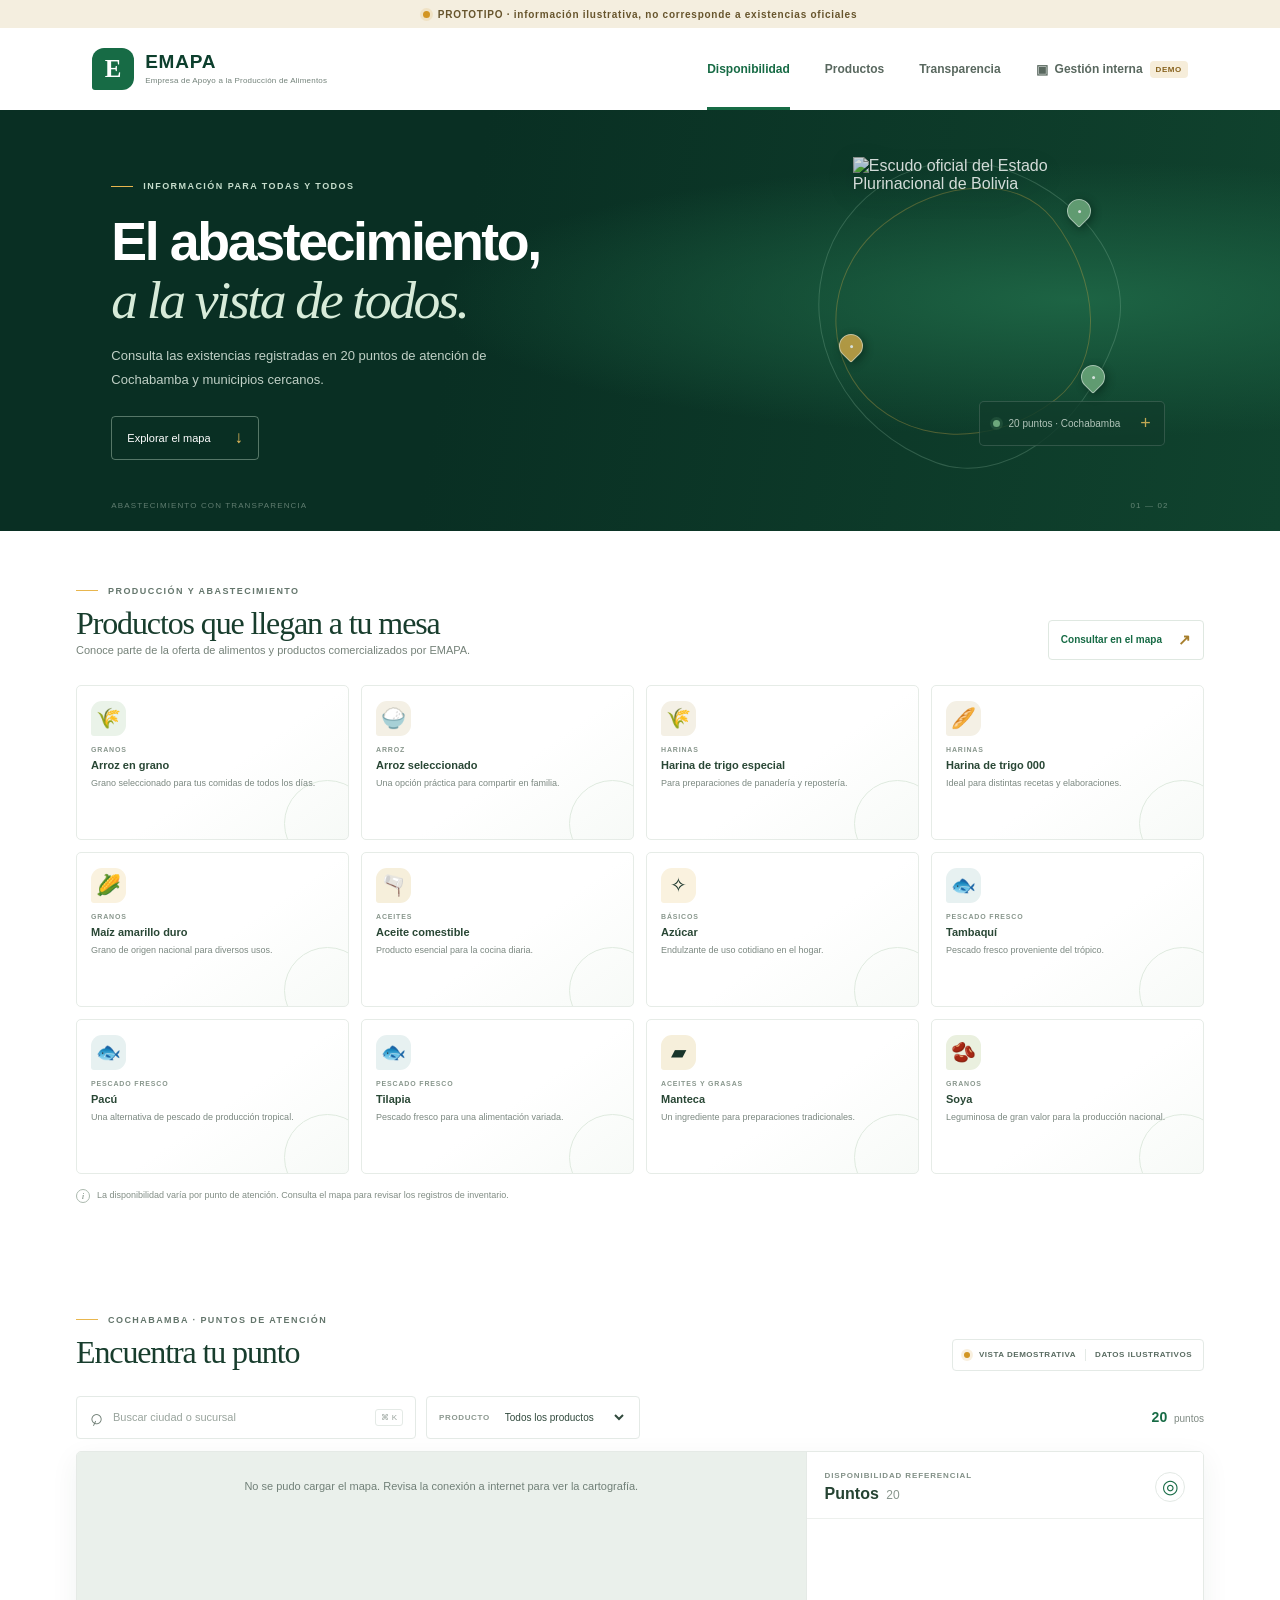
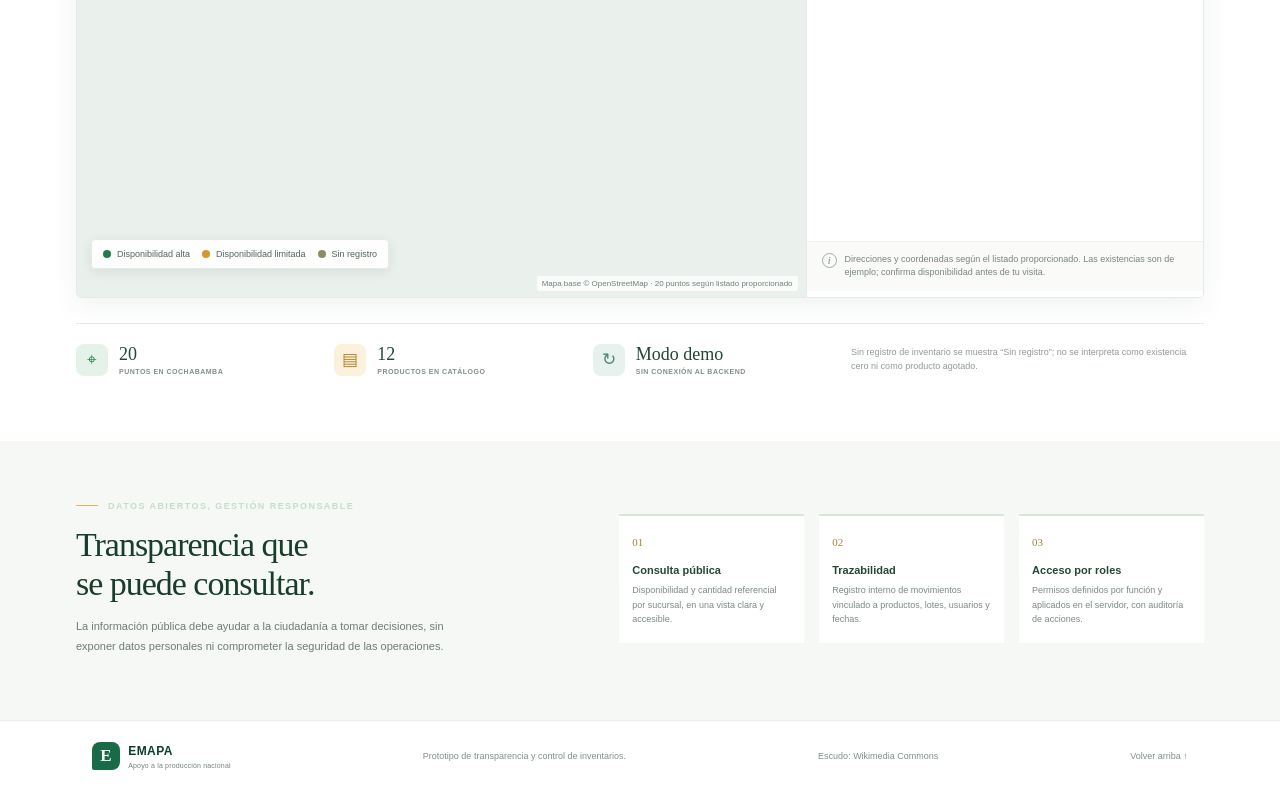
==== index.html @ 3dddd5e7 "Publicar portal EMAPA con API Python y configuración Netlify Render" ====
<!DOCTYPE html>
<html lang="es">
<head>
	<meta charset="UTF-8">
	<meta name="viewport" content="width=device-width, initial-scale=1.0">
	<meta name="theme-color" content="#176b45">
	<meta name="description" content="Mapa demostrativo de disponibilidad de productos por sucursal EMAPA y panel de gestión de inventarios.">
	<title>Abastecimiento transparente | EMAPA</title>
	<link rel="preconnect" href="https://unpkg.com">
	<link rel="preconnect" href="https://tile.openstreetmap.org">
	<link rel="stylesheet" href="https://unpkg.com/leaflet@1.9.4/dist/leaflet.css" integrity="sha256-p4NxAoJBhIIN+hmNHrzRCf9tD/miZyoHS5obTRR9BMY=" crossorigin="">
	<link rel="stylesheet" href="style.css">
	<script src="https://unpkg.com/leaflet@1.9.4/dist/leaflet.js" integrity="sha256-20nQCchB9co0qIjJZRGuk2/Z9VM+kNiyxNV1lvTlZBo=" crossorigin="" defer></script>
	<script src="emapa-config.js" defer></script>
	<script src="app.js" defer></script>
	<script src="api-client.js" defer></script>
</head>
<body>
	<div class="demo-ribbon"><span class="pulse-dot"></span> PROTOTIPO · información ilustrativa, no corresponde a existencias oficiales</div>
	<header class="site-header">
		<a class="brand" href="#inicio" aria-label="EMAPA, ir al inicio">
			<span class="brand-mark" aria-hidden="true">E</span>
			<span class="brand-name">EMAPA <small>Empresa de Apoyo a la Producción de Alimentos</small></span>
		</a>
		<button class="menu-toggle" id="menu-toggle" aria-label="Abrir menú" aria-expanded="false">☰</button>
		<nav class="main-nav" id="main-nav" aria-label="Navegación principal">
			<a class="nav-link active" href="#mapa">Disponibilidad</a>
			<a class="nav-link" href="#productos">Productos</a>
			<a class="nav-link" href="#como-funciona">Transparencia</a>
				<button class="nav-link internal-link" id="internal-link" type="button"><span class="lock-icon" aria-hidden="true">▣</span> Gestión interna <span class="demo-tag">DEMO</span></button>
		</nav>
	</header>

	<main id="inicio">
		<section class="hero" aria-labelledby="hero-title">
			<div class="hero-content">
				<div class="eyebrow"><span class="eyebrow-line"></span> INFORMACIÓN PARA TODAS Y TODOS</div>
				<h1 id="hero-title">El abastecimiento,<br><em>a la vista de todos.</em></h1>
				<p>Consulta las existencias registradas en 20 puntos de atención de Cochabamba y municipios cercanos.</p>
				<a class="hero-cta" href="#mapa">Explorar el mapa <span aria-hidden="true">↓</span></a>
			</div>
			<div class="hero-art" aria-hidden="true">
				<div class="hero-orbit orbit-one"></div><div class="hero-orbit orbit-two"></div>
				<img class="bolivia-emblem-official" src="https://upload.wikimedia.org/wikipedia/commons/0/06/Coat_of_arms_of_Bolivia.svg" alt="Escudo oficial del Estado Plurinacional de Bolivia" title="Escudo de Bolivia · Wikimedia Commons" referrerpolicy="no-referrer">
				<svg class="bolivia-emblem" viewBox="0 0 260 300" role="img" aria-label="Ilustración del escudo de Bolivia">
					<defs>
						<linearGradient id="crestGold" x1="0" x2="1" y1="0" y2="1"><stop stop-color="#f6d77b"/><stop offset="1" stop-color="#c99739"/></linearGradient>
						<linearGradient id="crestGreen" x1="0" x2="0" y1="0" y2="1"><stop stop-color="#69a66f"/><stop offset="1" stop-color="#287246"/></linearGradient>
						<clipPath id="shieldClip"><path d="M57 91 Q130 70 203 91 L196 174 Q186 226 130 252 Q74 226 64 174 Z"/></clipPath>
					</defs>
					<g class="emblem-laurel" fill="none" stroke="#83b779" stroke-width="3" stroke-linecap="round">
						<path d="M58 240 Q17 204 27 145 Q32 111 52 91 M202 240 Q243 204 233 145 Q228 111 208 91"/>
						<path d="M42 205l-19-2m20-11-17-8m21-5-15-13m20-1-12-17m19 4-8-19m160 72 19-2m-20-11 17-8m-21-5 15-13m-20-1 12-17m-19 4 8-19"/>
					</g>
					<g class="emblem-condor" fill="#e1e8dc" stroke="#d6e2d6" stroke-linejoin="round">
						<path d="M130 22c-7-12-20-15-31-12l15 11-27-3 19 11-32 2 27 8c7 9 17 13 29 13s22-4 29-13l27-8-32-2 19-11-27 3 15-11c-11-3-24 0-31 12z"/>
						<path d="M124 48h12l-6 11z" fill="url(#crestGold)" stroke="none"/>
						<path d="M125 44v16m10-16v16" stroke="#89a489" stroke-width="2"/>
					</g>
					<path d="M57 91 Q130 70 203 91 L196 174 Q186 226 130 252 Q74 226 64 174 Z" fill="url(#crestGold)" stroke="#f6e5a6" stroke-width="4"/>
					<g clip-path="url(#shieldClip)">
						<rect x="60" y="90" width="140" height="166" fill="#f1e7ca"/>
						<circle cx="164" cy="123" r="19" fill="#e7b747"/>
						<g stroke="#e7b747" stroke-width="2"><path d="M164 95v-8m0 72v-8m-28-28h-8m72 0h-8m-48-20-6-6m52 52-6-6m0-40 6-6m-52 52 6-6"/></g>
						<path d="M67 161l25-35 17 22 18-34 22 42 18-22 30 31v40H67z" fill="#6c8ca0"/>
						<path d="M91 143l-7 10 8-4 6 5-2-9zm36-20-8 15 9-5 8 6-3-12zm39 19-7 10 9-4 6 5-2-9z" fill="#f8f1df"/>
						<path d="M65 176q32-12 65 0t67 0v43H65z" fill="url(#crestGreen)"/>
						<path d="M65 197q33-10 65 0t67 0v25q-33 31-67 38-36-10-65-38z" fill="#c9a24e"/>
						<path d="M112 202q11-12 21-3l7 7 12 2 6 7-12 3-7-5-9 2-9 11-7-2 5-13-9-3z" fill="#f7f1df" stroke="#8f865f" stroke-width="1.5"/>
						<path d="M87 222h86m-78 7h71" stroke="#eee1bb" stroke-width="2" opacity=".7"/>
					</g>
					<g class="emblem-stars" fill="#f5d77c">
						<path d="m73 76 2 5 5 .3-4 3 1.5 5-4.5-2.7-4.5 2.7 1.5-5-4-3 5-.3z"/><path d="m95 68 2 5 5 .3-4 3 1.5 5-4.5-2.7-4.5 2.7 1.5-5-4-3 5-.3z"/><path d="m117 64 2 5 5 .3-4 3 1.5 5-4.5-2.7-4.5 2.7 1.5-5-4-3 5-.3z"/><path d="m139 64 2 5 5 .3-4 3 1.5 5-4.5-2.7-4.5 2.7 1.5-5-4-3 5-.3z"/><path d="m161 68 2 5 5 .3-4 3 1.5 5-4.5-2.7-4.5 2.7 1.5-5-4-3 5-.3z"/><path d="m183 76 2 5 5 .3-4 3 1.5 5-4.5-2.7-4.5 2.7 1.5-5-4-3 5-.3z"/>
					</g>
					<g class="emblem-flags"><path d="M42 119h13v7H42z" fill="#d8493e"/><path d="M42 126h13v7H42z" fill="#e7c44f"/><path d="M42 133h13v7H42z" fill="#438a55"/><path d="M205 119h13v7h-13z" fill="#d8493e"/><path d="M205 126h13v7h-13z" fill="#e7c44f"/><path d="M205 133h13v7h-13z" fill="#438a55"/></g>
					<path d="M83 262h94" stroke="#e4c467" stroke-width="2" stroke-linecap="round"/>
					<text x="130" y="279" fill="#f3e2a7" font-size="9" font-family="Segoe UI,Arial,sans-serif" font-weight="700" letter-spacing="2" text-anchor="middle">BOLIVIA</text>
				</svg>
				<div class="hero-pin pin-a">●</div><div class="hero-pin pin-b">●</div><div class="hero-pin pin-c">●</div>
				<div class="hero-note"><span class="note-dot"></span> 20 puntos · Cochabamba <b>+</b></div>
			</div>
			<div class="hero-bottom"><span>ABASTECIMIENTO CON TRANSPARENCIA</span><span>01 — 02</span></div>
		</section>

		<section class="products-section section-wrap" id="productos" aria-labelledby="products-title">
			<div class="section-heading products-heading">
				<div><div class="eyebrow dark"><span class="eyebrow-line"></span> PRODUCCIÓN Y ABASTECIMIENTO</div><h2 id="products-title">Productos que llegan a tu mesa</h2><p>Conoce parte de la oferta de alimentos y productos comercializados por EMAPA.</p></div>
				<a class="catalog-link" href="#mapa">Consultar en el mapa <span aria-hidden="true">↗</span></a>
			</div>
			<div class="products-grid">
				<article class="product-card"><span class="product-illustration grain" aria-hidden="true">🌾</span><span class="product-category">GRANOS</span><h3>Arroz en grano</h3><p>Grano seleccionado para tus comidas de todos los días.</p></article>
				<article class="product-card"><span class="product-illustration rice" aria-hidden="true">🍚</span><span class="product-category">ARROZ</span><h3>Arroz seleccionado</h3><p>Una opción práctica para compartir en familia.</p></article>
				<article class="product-card"><span class="product-illustration flour" aria-hidden="true">🌾</span><span class="product-category">HARINAS</span><h3>Harina de trigo especial</h3><p>Para preparaciones de panadería y repostería.</p></article>
				<article class="product-card"><span class="product-illustration flour" aria-hidden="true">🥖</span><span class="product-category">HARINAS</span><h3>Harina de trigo 000</h3><p>Ideal para distintas recetas y elaboraciones.</p></article>
				<article class="product-card"><span class="product-illustration corn" aria-hidden="true">🌽</span><span class="product-category">GRANOS</span><h3>Maíz amarillo duro</h3><p>Grano de origen nacional para diversos usos.</p></article>
				<article class="product-card"><span class="product-illustration oil" aria-hidden="true">🫗</span><span class="product-category">ACEITES</span><h3>Aceite comestible</h3><p>Producto esencial para la cocina diaria.</p></article>
				<article class="product-card"><span class="product-illustration sugar" aria-hidden="true">✧</span><span class="product-category">BÁSICOS</span><h3>Azúcar</h3><p>Endulzante de uso cotidiano en el hogar.</p></article>
				<article class="product-card"><span class="product-illustration fish" aria-hidden="true">🐟</span><span class="product-category">PESCADO FRESCO</span><h3>Tambaquí</h3><p>Pescado fresco proveniente del trópico.</p></article>
				<article class="product-card"><span class="product-illustration fish" aria-hidden="true">🐟</span><span class="product-category">PESCADO FRESCO</span><h3>Pacú</h3><p>Una alternativa de pescado de producción tropical.</p></article>
				<article class="product-card"><span class="product-illustration fish" aria-hidden="true">🐟</span><span class="product-category">PESCADO FRESCO</span><h3>Tilapia</h3><p>Pescado fresco para una alimentación variada.</p></article>
				<article class="product-card"><span class="product-illustration butter" aria-hidden="true">▰</span><span class="product-category">ACEITES Y GRASAS</span><h3>Manteca</h3><p>Un ingrediente para preparaciones tradicionales.</p></article>
				<article class="product-card"><span class="product-illustration soy" aria-hidden="true">🫘</span><span class="product-category">GRANOS</span><h3>Soya</h3><p>Leguminosa de gran valor para la producción nacional.</p></article>
			</div>
			<p class="products-note"><span aria-hidden="true">i</span> La disponibilidad varía por punto de atención. Consulta el mapa para revisar los registros de inventario.</p>
		</section>

		<section class="map-section section-wrap" id="mapa" aria-labelledby="map-title">
			<div class="section-heading">
				<div><div class="eyebrow dark"><span class="eyebrow-line"></span> COCHABAMBA · PUNTOS DE ATENCIÓN</div><h2 id="map-title">Encuentra tu punto</h2></div>
				<div class="live-badge"><span class="pulse-dot"></span> VISTA DEMOSTRATIVA <span class="badge-divider"></span><span id="updated-at">DATOS ILUSTRATIVOS</span></div>
			</div>
			<div class="map-toolbar">
				<label class="search-box" for="branch-search"><span aria-hidden="true">⌕</span><input id="branch-search" type="search" placeholder="Buscar ciudad o sucursal" autocomplete="off"><kbd>⌘ K</kbd></label>
				<label class="filter-box" for="product-filter"><span>PRODUCTO</span><select id="product-filter"><option value="all">Todos los productos</option></select></label>
				<div class="result-count"><strong id="branch-count">20</strong> puntos</div>
			</div>
			<div class="map-layout">
				<div class="map-frame">
					  <div id="map" role="application" aria-label="Mapa interactivo con 20 ubicaciones EMAPA de Cochabamba y municipios cercanos"></div>
					<div class="map-legend"><span><i class="legend-dot available"></i> Disponibilidad alta</span><span><i class="legend-dot limited"></i> Disponibilidad limitada</span><span><i class="legend-dot no-record"></i> Sin registro</span></div>
					  <div class="map-attribution-note">Mapa base © OpenStreetMap · 20 puntos según listado proporcionado</div>
				</div>
				<aside class="branch-panel" aria-label="Puntos de atención y disponibilidad en Cochabamba">
					<div class="panel-top"><div><span class="panel-overline">DISPONIBILIDAD REFERENCIAL</span><h3>Puntos <span id="panel-count">20</span></h3></div><button id="locate-button" class="locate-button" type="button" title="Centrar el mapa en Cochabamba" aria-label="Centrar el mapa en Cochabamba">◎</button></div>
					<div class="branch-list" id="branch-list" aria-live="polite"></div>
					  <div class="panel-foot"><span class="info-icon">i</span><p>Direcciones y coordenadas según el listado proporcionado. Las existencias son de ejemplo; confirma disponibilidad antes de tu visita.</p></div>
				</aside>
			</div>
			<div class="metrics-row" aria-label="Resumen demostrativo">
				<div class="metric"><span class="metric-icon green-icon">⌖</span><div><strong>20</strong><span>PUNTOS EN COCHABAMBA</span></div></div>
				<div class="metric"><span class="metric-icon gold-icon">▤</span><div><strong>12</strong><span>PRODUCTOS EN CATÁLOGO</span></div></div>
				<div class="metric"><span class="metric-icon mint-icon">↻</span><div><strong id="data-mode">Modo demo</strong><span id="data-mode-caption">SIN CONEXIÓN AL BACKEND</span></div></div>
				<div class="metrics-disclaimer">Sin registro de inventario se muestra “Sin registro”; no se interpreta como existencia cero ni como producto agotado.</div>
			</div>
		</section>

		<section class="transparency-section" id="como-funciona">
			<div class="section-wrap transparency-inner">
				<div class="transparency-copy"><div class="eyebrow"><span class="eyebrow-line"></span> DATOS ABIERTOS, GESTIÓN RESPONSABLE</div><h2>Transparencia que<br>se puede consultar.</h2><p>La información pública debe ayudar a la ciudadanía a tomar decisiones, sin exponer datos personales ni comprometer la seguridad de las operaciones.</p></div>
				<div class="principle-grid">
					<article class="principle"><span>01</span><h3>Consulta pública</h3><p>Disponibilidad y cantidad referencial por sucursal, en una vista clara y accesible.</p></article>
					<article class="principle"><span>02</span><h3>Trazabilidad</h3><p>Registro interno de movimientos vinculado a productos, lotes, usuarios y fechas.</p></article>
					<article class="principle"><span>03</span><h3>Acceso por roles</h3><p>Permisos definidos por función y aplicados en el servidor, con auditoría de acciones.</p></article>
				</div>
			</div>
		</section>

		<section class="internal-section section-wrap" id="gestion" hidden aria-labelledby="internal-title">
			<div class="section-heading internal-heading"><div><div class="eyebrow dark"><span class="eyebrow-line"></span> ESPACIO INSTITUCIONAL · CONTROL DE ACCESO</div><h2 id="internal-title">Control de inventarios</h2></div><div class="internal-actions"><span id="signed-in-user" hidden></span><button class="text-button" id="logout-button" type="button" hidden>Cerrar sesión</button><button class="back-public" id="back-public" type="button">← Volver a disponibilidad</button></div></div>
			<div class="security-notice"><span class="notice-icon">!</span><div><strong>Entorno demostrativo, no autenticado.</strong><p>La selección de rol y los cambios se ejecutan solo en esta sesión del navegador. No se guardan ni constituyen un sistema de control seguro. No ingreses información real.</p></div></div>
			<div class="internal-grid">
				<div class="inventory-card">
					<div class="card-heading"><div><span class="panel-overline">OPERACIÓN DE PRUEBA</span><h3>Registrar movimiento</h3></div><span class="demo-tag">SOLO DEMO</span></div>
					<div class="role-row"><label for="role-select">Rol de demostración</label><select id="role-select"><option value="warehouse">Almacenero · registrar movimientos</option><option value="supervisor">Supervisor · registrar y revisar</option><option value="auditor">Auditor · solo lectura</option></select><span id="role-hint">Permiso de prueba: registro de entradas y salidas.</span></div>
					<form id="movement-form">
						<div class="form-grid"><label>Sucursal<select id="movement-branch" required></select></label><label>Producto<select id="movement-product" required></select></label><label>Tipo de movimiento<select id="movement-type" required><option value="ingreso">Ingreso</option><option value="salida">Salida</option></select></label><label>Cantidad (según unidad)<input id="movement-quantity" type="number" min="0.01" step="0.01" placeholder="Ej. 120" required></label><label class="full-field">Código del lote<input id="movement-lot" type="text" maxlength="64" placeholder="Ej. L-2026-001" required></label></div>
						<div class="form-actions"><button class="primary-button" type="submit" id="register-movement">Registrar movimiento <span aria-hidden="true">→</span></button><span class="form-footnote">Registro temporal local · sin persistencia</span></div>
					</form>
				</div>
				<div class="ledger-card"><div class="card-heading"><div><span class="panel-overline">BITÁCORA DE ESTA SESIÓN</span><h3>Kardex de movimientos</h3></div><button id="clear-log" class="text-button" type="button">Limpiar demo</button></div><div class="table-wrap"><table><thead><tr><th>Fecha y hora</th><th>Sucursal / producto</th><th>Movimiento</th><th>Lote</th><th>Usuario demo</th></tr></thead><tbody id="ledger-body"></tbody></table></div><p class="empty-ledger" id="empty-ledger">Aún no hay movimientos en esta sesión.</p><div class="ledger-footer"><span><i class="status-dot"></i> Datos en memoria del navegador</span><span>El kardex oficial requiere almacenamiento seguro</span></div></div>
			</div>
			<div class="compliance-note"><strong>Consideraciones para una implementación productiva</strong><span>Autenticación institucional · autorización en backend · base de datos transaccional · bitácora inalterable · respaldo y retención · políticas de publicación y revisión jurídica conforme a las Leyes N.º 1178 y N.º 2341.</span></div>
		</section>
	</main>
	<dialog class="login-dialog" id="login-dialog" aria-labelledby="login-title">
		<form id="login-form" class="login-card" method="dialog">
			<button class="login-close" id="login-close" type="button" aria-label="Cerrar">×</button>
			<div class="eyebrow dark"><span class="eyebrow-line"></span> ACCESO INSTITUCIONAL</div>
			<h2 id="login-title">Inicio de sesión</h2>
			<p>Ingresa con tus credenciales de trabajador autorizado.</p>
			<label>Usuario<input name="username" autocomplete="username" required></label>
			<label>Contraseña<input name="password" type="password" autocomplete="current-password" required></label>
			<p class="login-error" id="login-error" role="alert" hidden></p>
			<button class="primary-button" type="submit">Iniciar sesión <span aria-hidden="true">→</span></button>
			<small>La autenticación debe realizarse contra el servidor institucional. No uses credenciales reales en el modo de demostración.</small>
		</form>
	</dialog>
	<footer class="site-footer"><div class="footer-brand"><span class="brand-mark small-mark">E</span><span>EMAPA <small>Apoyo a la producción nacional</small></span></div><p>Prototipo de transparencia y control de inventarios.</p><a class="emblem-source" href="https://commons.wikimedia.org/wiki/File:Coat_of_arms_of_Bolivia.svg" target="_blank" rel="noopener noreferrer">Escudo: Wikimedia Commons</a><a href="#inicio">Volver arriba ↑</a></footer>
</body>
</html>
---- style.css ----
:root {
	--green: #176b45;
	--green-dark: #0d3f2d;
	--green-deep: #092f23;
	--mint: #d8eee0;
	--ink: #18342a;
	--muted: #718078;
	--line: #e4eae6;
	--paper: #f8faf8;
	--gold: #e8b64e;
	--sans: "Segoe UI", Arial, sans-serif;
	--serif: Georgia, "Times New Roman", serif;
}

* { box-sizing: border-box; }
html { scroll-behavior: smooth; }
body { margin: 0; color: var(--ink); background: #fff; font-family: var(--sans); -webkit-font-smoothing: antialiased; }
button, input, select { font: inherit; }
button, a, select { -webkit-tap-highlight-color: transparent; }
a { color: inherit; }
[hidden] { display: none !important; }

.demo-ribbon { height: 28px; display: flex; justify-content: center; align-items: center; gap: 8px; background: #f4eedf; color: #67552d; font-size: 10px; font-weight: 700; letter-spacing: .075em; text-align: center; padding: 0 12px; }
.pulse-dot, .note-dot { display: inline-block; width: 7px; height: 7px; flex: 0 0 7px; border-radius: 50%; background: #d29522; box-shadow: 0 0 0 3px #d2952225; }
.site-header { position: relative; z-index: 1000; height: 82px; max-width: 1440px; margin: 0 auto; padding: 0 7.2%; display: flex; align-items: center; justify-content: space-between; background: #fff; }
.brand { display: flex; align-items: center; gap: 11px; text-decoration: none; }
.brand-mark { width: 42px; height: 42px; display: grid; place-items: center; border-radius: 12px 12px 12px 3px; background: var(--green); color: white; font-size: 25px; font-weight: 800; font-family: var(--serif); }
.brand-name { color: var(--green-dark); font-size: 19px; line-height: 1.1; font-weight: 800; letter-spacing: .04em; }
.brand-name small, .footer-brand small { display: block; margin-top: 4px; color: #74837b; font-size: 8px; font-weight: 500; letter-spacing: .025em; }
.main-nav { display: flex; align-items: center; gap: 35px; height: 100%; }
.nav-link { position: relative; height: 100%; display: inline-flex; align-items: center; gap: 7px; padding: 0; border: 0; background: none; color: #59685f; text-decoration: none; font-size: 12px; font-weight: 600; cursor: pointer; }
.nav-link:hover, .nav-link.active { color: var(--green); }
.nav-link.active::after { position: absolute; bottom: 0; left: 0; right: 0; height: 3px; background: var(--green); content: ""; }
.lock-icon { font-size: 13px; }
.demo-tag { display: inline-flex; align-items: center; padding: 4px 6px; border-radius: 4px; background: #f6edda; color: #86611c; font-size: 8px; font-weight: 800; letter-spacing: .07em; }
.menu-toggle { display: none; border: 0; background: transparent; color: var(--green-dark); font-size: 24px; cursor: pointer; }

.hero { position: relative; min-height: 408px; overflow: hidden; padding: 71px max(8.7%, calc((100vw - 1200px) / 2)); background: var(--green-deep); color: white; }
.hero::before { position: absolute; inset: 0; background: radial-gradient(ellipse at 84% 45%, #1d6444 0, transparent 42%), linear-gradient(100deg, #092f23 36%, #10432e 100%); content: ""; }
.hero-content { position: relative; z-index: 2; max-width: 590px; }
.eyebrow { display: flex; align-items: center; gap: 10px; color: #c6ddcc; font-size: 9px; font-weight: 800; letter-spacing: .16em; }
.eyebrow-line { width: 22px; height: 1px; display: inline-block; background: var(--gold); }
.eyebrow.dark { color: #64766c; }
.hero h1 { margin: 21px 0 15px; font-size: clamp(36px, 4.2vw, 55px); line-height: 1.08; letter-spacing: -.045em; font-weight: 650; }
.hero h1 em { color: #d7ebd9; font-family: var(--serif); font-weight: 400; }
.hero-content > p { max-width: 440px; margin: 0; color: #c0d0c6; font-size: 13px; line-height: 1.8; }
.hero-cta { display: inline-flex; align-items: center; gap: 24px; margin-top: 25px; padding: 11px 15px; border: 1px solid #b8d4bf70; border-radius: 4px; color: white; font-size: 11px; text-decoration: none; transition: background .2s; }
.hero-cta:hover { background: #ffffff1a; }
.hero-cta span { color: #e7bc5c; font-size: 17px; }
.hero-art { position: absolute; top: 20px; right: 9%; width: 380px; height: 355px; opacity: .82; }
.hero-orbit { position: absolute; top: 34px; left: 30px; width: 300px; height: 300px; border: 1px solid #a3ceb44a; border-radius: 47% 53% 42% 58% / 47% 41% 59% 53%; transform: rotate(20deg); }
.orbit-two { top: 63px; left: 51px; width: 258px; height: 245px; border-color: #d2a94769; transform: rotate(-38deg); }
.bolivia-emblem-official { position: absolute; z-index: 2; top: 27px; left: 68px; width: 235px; height: 275px; object-fit: contain; filter: drop-shadow(0 9px 14px #00170f52); }
.bolivia-emblem { display: none; }
.emblem-laurel { opacity: .85; }.emblem-stars { opacity: .92; }.emblem-flags { filter: drop-shadow(0 2px 2px #00170f55); }
.hero-pin { position: absolute; z-index: 2; width: 24px; height: 24px; display: grid; place-items: center; border: 1px solid #ffffff98; border-radius: 50% 50% 50% 2px; background: #71ad7f; color: white; font-size: 7px; transform: rotate(-45deg); box-shadow: 0 3px 10px #001b11aa; }
.pin-a { top: 69px; left: 282px; }.pin-b { top: 204px; left: 54px; background: #d1a847; }.pin-c { top: 235px; left: 296px; }
.hero-note { position: absolute; right: 0; bottom: 39px; display: flex; align-items: center; gap: 9px; padding: 11px 13px; border: 1px solid #ffffff2c; border-radius: 5px; background: #103b2bcf; color: #d4e1d8; font-size: 10px; }
.hero-note b { margin-left: 11px; color: #e9bf5d; font-size: 18px; font-weight: 400; }
.note-dot { background: #83bf8e; box-shadow: 0 0 0 3px #83bf8e28; }
.hero-bottom { position: absolute; right: 8.7%; bottom: 21px; left: 8.7%; display: flex; justify-content: space-between; color: #b4c8ba82; font-size: 8px; letter-spacing: .14em; }

.section-wrap { max-width: 1200px; margin: 0 auto; padding-right: 36px; padding-left: 36px; }
.products-section { padding-top: 55px; padding-bottom: 49px; }
.products-heading { align-items: end; margin-bottom: 22px; }
.products-heading h2 { margin: 9px 0 5px; color: #183d2d; font-family: var(--serif); font-size: 30px; font-weight: 400; letter-spacing: -.035em; }
.products-heading p { margin: 0; color: #758279; font-size: 11px; line-height: 1.6; }
.catalog-link { display: inline-flex; flex: 0 0 auto; align-items: center; gap: 16px; padding: 10px 12px; border: 1px solid #dfe8e1; border-radius: 4px; color: var(--green); font-size: 10px; font-weight: 650; text-decoration: none; }
.catalog-link:hover { border-color: #9fbea8; background: #f7faf7; }.catalog-link span { color: #a77f2d; font-size: 15px; }
.products-grid { display: grid; grid-template-columns: repeat(4, minmax(0, 1fr)); gap: 12px; }
.product-card { position: relative; min-height: 155px; overflow: hidden; padding: 15px 14px 14px; border: 1px solid #e6ece7; border-radius: 5px; background: linear-gradient(145deg, #fff 55%, #f7faf7); transition: transform .18s ease, box-shadow .18s ease, border-color .18s ease; }
.product-card::after { position: absolute; right: -23px; bottom: -28px; width: 85px; height: 85px; border: 1px solid #dfeadf; border-radius: 50%; content: ""; }
.product-card:hover { transform: translateY(-3px); border-color: #c6d9ca; box-shadow: 0 9px 22px #173d2810; }
.product-illustration { width: 35px; height: 35px; display: grid; place-items: center; margin-bottom: 10px; border-radius: 11px 11px 11px 3px; background: #eaf3e9; font-size: 20px; }
.product-illustration.rice, .product-illustration.flour { background: #f4f0e5; }.product-illustration.corn, .product-illustration.sugar { background: #faf2df; }.product-illustration.oil, .product-illustration.butter { background: #f6efdb; }.product-illustration.fish { background: #e7f1f1; }.product-illustration.soy { background: #eaf0df; }
.product-category { display: block; color: #89978d; font-size: 7px; font-weight: 800; letter-spacing: .12em; }
.product-card h3 { position: relative; z-index: 1; margin: 5px 0 5px; color: #294735; font-size: 11px; line-height: 1.35; }
.product-card p { position: relative; z-index: 1; max-width: 230px; margin: 0; color: #7b8880; font-size: 9px; line-height: 1.5; }
.products-note { display: flex; align-items: flex-start; gap: 7px; margin: 15px 0 0; color: #818d84; font-size: 9px; line-height: 1.5; }
.products-note > span { width: 14px; height: 14px; display: grid; flex: 0 0 14px; place-items: center; border: 1px solid #abb9ae; border-radius: 50%; color: #6f8174; font-family: var(--serif); font-size: 9px; font-style: italic; }
.map-section { padding-top: 63px; padding-bottom: 65px; }
.section-heading { display: flex; align-items: end; justify-content: space-between; gap: 20px; margin-bottom: 25px; }
.section-heading h2, .internal-heading h2 { margin: 9px 0 0; color: #183d2d; font-family: var(--serif); font-size: 32px; font-weight: 400; letter-spacing: -.035em; }
.live-badge { display: flex; align-items: center; gap: 9px; padding: 9px 11px; border: 1px solid var(--line); border-radius: 4px; color: #596b61; font-size: 8px; font-weight: 800; letter-spacing: .065em; white-space: nowrap; }
.live-badge .pulse-dot { width: 6px; height: 6px; flex-basis: 6px; background: #d29522; }
.badge-divider { width: 1px; height: 12px; background: var(--line); }
.map-toolbar { display: flex; align-items: center; gap: 10px; margin-bottom: 12px; }
.search-box, .filter-box { height: 43px; display: flex; align-items: center; border: 1px solid #e4eae6; border-radius: 4px; background: white; }
.search-box { width: min(340px, 40%); gap: 9px; padding: 0 12px; color: #6d7c73; }
.search-box > span { font-size: 22px; transform: rotate(-20deg); }
.search-box input { width: 100%; min-width: 0; border: 0; outline: 0; color: var(--ink); font-size: 11px; }
.search-box input::placeholder { color: #99a49d; }
.search-box kbd { flex: 0 0 auto; padding: 3px 5px; border: 1px solid var(--line); border-radius: 3px; color: #9aa49e; font-family: var(--sans); font-size: 8px; }
.filter-box { gap: 11px; padding: 0 12px; }
.filter-box > span { color: #8b978f; font-size: 8px; font-weight: 800; letter-spacing: .08em; }
.filter-box select { max-width: 170px; border: 0; outline: 0; background: transparent; color: #314a3d; font-size: 10px; cursor: pointer; }
.result-count { margin-left: auto; color: #7e8982; font-size: 10px; }
.result-count strong { margin-right: 4px; color: var(--green); font-size: 14px; }
.map-layout { min-height: 445px; display: grid; grid-template-columns: minmax(0, 1.65fr) minmax(300px, .9fr); overflow: hidden; border: 1px solid #e5eae6; border-radius: 5px; box-shadow: 0 8px 28px #153d2810; }
.map-frame { position: relative; min-height: 445px; background: #eaf0eb; }
#map { width: 100%; height: 100%; min-height: 445px; z-index: 1; }
.leaflet-container { background: #e8eee8; font-family: var(--sans); }
.map-legend { position: absolute; z-index: 500; bottom: 28px; left: 14px; display: flex; flex-wrap: wrap; gap: 12px; padding: 9px 11px; border: 1px solid #e5eae6; border-radius: 4px; background: #fffffff2; box-shadow: 0 3px 12px #19362617; }
.map-legend > span { display: inline-flex; align-items: center; gap: 6px; color: #53645a; font-size: 9px; }
.legend-dot { width: 8px; height: 8px; border-radius: 50%; }.legend-dot.available { background: #24794e; }.legend-dot.limited { background: #d4982b; }
.legend-dot.no-record { background: #8b8c69; }
.map-attribution-note { position: absolute; z-index: 500; right: 8px; bottom: 6px; padding: 3px 5px; border-radius: 2px; background: #ffffffc9; color: #718078; font-size: 8px; pointer-events: none; }
.branch-panel { display: flex; min-height: 445px; flex-direction: column; border-left: 1px solid #e5eae6; background: #fff; }
.panel-top { display: flex; align-items: center; justify-content: space-between; padding: 19px 18px 15px; border-bottom: 1px solid #edf0ed; }
.panel-overline { display: block; color: #829087; font-size: 8px; font-weight: 800; letter-spacing: .11em; }
.panel-top h3, .card-heading h3 { margin: 5px 0 0; color: #254332; font-size: 16px; font-weight: 650; }
.panel-top h3 span { margin-left: 3px; color: #88968d; font-size: 12px; font-weight: 400; }
.locate-button { width: 30px; height: 30px; border: 1px solid #e3e9e5; border-radius: 50%; background: white; color: var(--green); font-size: 19px; cursor: pointer; }
.branch-list { flex: 1; overflow-y: auto; max-height: 322px; scrollbar-color: #d8e1da transparent; scrollbar-width: thin; }
.branch-item { width: 100%; display: flex; align-items: flex-start; gap: 11px; padding: 12px 18px; border: 0; border-bottom: 1px solid #f0f2f0; background: white; text-align: left; cursor: pointer; transition: background .15s; }
.branch-item:hover, .branch-item.selected { background: #f5f9f5; }
.branch-number { width: 23px; height: 23px; display: grid; flex: 0 0 23px; place-items: center; border-radius: 50%; background: #e6f1e9; color: var(--green); font-size: 9px; font-weight: 800; }
.branch-item.limited .branch-number { background: #f9f0dc; color: #9e711a; }
.branch-copy { flex: 1; min-width: 0; }
.branch-title-row { display: flex; align-items: center; justify-content: space-between; gap: 6px; }
.branch-title { overflow: hidden; color: #294334; font-size: 11px; font-weight: 700; text-overflow: ellipsis; white-space: nowrap; }
.branch-city { display: block; margin-top: 3px; color: #89958d; font-size: 9px; }
.branch-address { display: block; margin-top: 3px; color: #697970; font-size: 8px; line-height: 1.45; }
.branch-stock { margin-top: 8px; display: flex; flex-wrap: wrap; gap: 5px; }
.stock-chip { padding: 4px 6px; border-radius: 3px; background: #f3f6f3; color: #5e6f64; font-size: 8px; }
.stock-chip.no-data { background: #f4f1e8; color: #76693f; }
.stock-chip b { color: #284b37; font-weight: 700; }
.stock-state { display: flex; align-items: center; gap: 4px; color: #43805a; font-size: 8px; white-space: nowrap; }
.stock-state::before { width: 5px; height: 5px; border-radius: 50%; background: #4e9867; content: ""; }
.branch-item.limited .stock-state { color: #9e711a; }.branch-item.limited .stock-state::before { background: #d4982b; }
.branch-item.no-data .stock-state { color: #81713c; }.branch-item.no-data .stock-state::before { background: #c6a74d; }
.branch-item.partial .stock-state { color: #9e711a; }.branch-item.partial .stock-state::before { background: #d4982b; }
.empty-list { padding: 28px 18px; color: var(--muted); font-size: 11px; text-align: center; }
.panel-foot { display: flex; gap: 8px; padding: 11px 15px; border-top: 1px solid #edf0ed; background: #fafbf9; }
.info-icon { width: 15px; height: 15px; display: grid; flex: 0 0 15px; place-items: center; border: 1px solid #a0ada4; border-radius: 50%; color: #78887d; font-family: var(--serif); font-size: 10px; font-style: italic; }
.panel-foot p { margin: 0; color: #78857d; font-size: 9px; line-height: 1.55; }
.branch-popup h4 { margin: 0 0 5px; color: #244734; font-size: 13px; }
.branch-popup p { margin: 3px 0; color: #637269; font-size: 10px; }
.branch-popup strong { color: #284b37; }
.branch-popup small { display: block; margin-top: 6px; color: #89958d; font-size: 9px; }
.leaflet-popup-content-wrapper { border-radius: 5px; }
.metrics-row { display: grid; grid-template-columns: 1fr 1fr 1fr 1.45fr; align-items: center; gap: 15px; margin-top: 25px; padding-top: 20px; border-top: 1px solid var(--line); }
.metric { display: flex; align-items: center; gap: 11px; }
.metric-icon { width: 32px; height: 32px; display: grid; place-items: center; border-radius: 8px; font-size: 17px; }.green-icon { background: #e5f2e9; color: #318052; }.gold-icon { background: #fbf1dc; color: #b0842a; }.mint-icon { background: #e7f2ee; color: #508673; }
.metric strong, .metric span:not(.metric-icon) { display: block; }.metric strong { color: #254734; font-family: var(--serif); font-size: 18px; font-weight: 400; }.metric div > span { margin-top: 3px; color: #849087; font-size: 7px; font-weight: 700; letter-spacing: .07em; }
.metrics-disclaimer { color: #909b94; font-size: 9px; line-height: 1.55; }

.transparency-section { background: #f5f8f5; }
.transparency-inner { display: grid; grid-template-columns: .9fr 1.1fr; gap: 65px; padding-top: 60px; padding-bottom: 63px; }
.transparency-copy h2 { margin: 14px 0 13px; color: #183d2d; font-family: var(--serif); font-size: 34px; line-height: 1.17; font-weight: 400; letter-spacing: -.03em; }
.transparency-copy > p { max-width: 390px; margin: 0; color: #6e7c73; font-size: 11px; line-height: 1.8; }
.principle-grid { display: grid; grid-template-columns: repeat(3, 1fr); gap: 15px; align-self: center; }
.principle { padding: 16px 13px; border-top: 2px solid #d9e5db; background: #fff; }
.principle > span { color: #a48238; font-family: var(--serif); font-size: 11px; }
.principle h3 { margin: 14px 0 7px; color: #254734; font-size: 11px; }
.principle p { margin: 0; color: #7c8980; font-size: 9px; line-height: 1.65; }

.internal-section { padding-top: 56px; padding-bottom: 65px; }
.internal-heading { margin-bottom: 22px; }
.internal-actions { display: flex; align-items: center; gap: 16px; }
#signed-in-user { color: #66776c; font-size: 10px; }
.back-public, .text-button { border: 0; background: transparent; color: var(--green); font-size: 10px; font-weight: 650; cursor: pointer; }
.back-public:hover, .text-button:hover { text-decoration: underline; }
.security-notice { display: flex; gap: 11px; margin-bottom: 20px; padding: 13px 16px; border: 1px solid #edddad; border-radius: 4px; background: #fffaf0; }
.notice-icon { width: 19px; height: 19px; display: grid; flex: 0 0 19px; place-items: center; border-radius: 50%; background: #efd89d; color: #725719; font-size: 12px; font-weight: 800; }
.security-notice strong { color: #6f571d; font-size: 10px; }.security-notice p { margin: 4px 0 0; color: #83744d; font-size: 9px; line-height: 1.6; }
.internal-grid { display: grid; grid-template-columns: minmax(290px, .78fr) minmax(0, 1.22fr); gap: 16px; }
.inventory-card, .ledger-card { min-width: 0; padding: 20px; border: 1px solid var(--line); border-radius: 5px; background: white; box-shadow: 0 4px 18px #19362608; }
.card-heading { display: flex; align-items: center; justify-content: space-between; gap: 10px; margin-bottom: 18px; }
.role-row { display: flex; flex-direction: column; gap: 7px; margin-bottom: 17px; padding: 11px; border-radius: 4px; background: #f5f8f5; }
.role-row label { color: #596b60; font-size: 9px; font-weight: 700; }
.role-row select, .form-grid select, .form-grid input { width: 100%; height: 36px; padding: 0 9px; border: 1px solid #e1e8e2; border-radius: 3px; outline: none; background: white; color: #2c4737; font-size: 10px; }
.role-row select:focus, .form-grid select:focus, .form-grid input:focus { border-color: #74a889; box-shadow: 0 0 0 2px #74a88922; }
.role-row > span { color: #829087; font-size: 8px; }
.form-grid { display: grid; grid-template-columns: 1fr 1fr; gap: 12px 10px; }
.form-grid label { display: flex; flex-direction: column; gap: 6px; color: #596b60; font-size: 9px; font-weight: 650; }
.form-grid .full-field { grid-column: 1 / -1; }
.form-grid input::placeholder { color: #a7b0aa; }
.form-actions { display: flex; align-items: center; flex-wrap: wrap; gap: 10px; margin-top: 17px; }
.primary-button { display: inline-flex; align-items: center; gap: 15px; min-height: 37px; padding: 0 13px; border: 0; border-radius: 3px; background: var(--green); color: white; font-size: 10px; font-weight: 650; cursor: pointer; }
.primary-button:hover:not(:disabled) { background: #105639; }.primary-button:disabled { background: #a5b2a9; cursor: not-allowed; }
.form-footnote { color: #929d95; font-size: 8px; }
.table-wrap { overflow-x: auto; }
table { width: 100%; border-collapse: collapse; text-align: left; white-space: nowrap; }
th { padding: 9px 8px; border-bottom: 1px solid #e8ede9; color: #87938b; font-size: 8px; font-weight: 800; letter-spacing: .035em; }
td { padding: 10px 8px; border-bottom: 1px solid #eef1ee; color: #53655a; font-size: 9px; }
td:first-child { color: #728077; }
.movement-pill { display: inline-block; padding: 4px 6px; border-radius: 3px; background: #e9f4ec; color: #2e7848; font-size: 8px; font-weight: 700; }
.movement-pill.salida { background: #fbefea; color: #a45238; }
.empty-ledger { padding: 23px 10px; color: #8a968e; font-size: 10px; text-align: center; }
.ledger-footer { display: flex; flex-wrap: wrap; justify-content: space-between; gap: 8px; padding-top: 12px; border-top: 1px solid #edf0ed; color: #8a968e; font-size: 8px; }
.status-dot { width: 6px; height: 6px; display: inline-block; margin-right: 4px; border-radius: 50%; background: #d39d39; }
.compliance-note { display: flex; flex-direction: column; gap: 6px; margin-top: 17px; padding: 13px 15px; border-left: 2px solid #caa44e; background: #faf9f5; }
.compliance-note strong { color: #605531; font-size: 9px; }.compliance-note span { color: #827c68; font-size: 9px; line-height: 1.6; }
.login-dialog { width: min(430px, calc(100% - 28px)); max-width: none; padding: 0; overflow: visible; border: 0; border-radius: 7px; background: transparent; box-shadow: 0 20px 80px #071b1280; }
.login-dialog::backdrop { background: #071b12a8; backdrop-filter: blur(3px); }
.login-card { position: relative; display: flex; flex-direction: column; gap: 13px; padding: 31px; border: 1px solid #e2eae4; border-radius: 7px; background: white; }
.login-close { position: absolute; top: 13px; right: 15px; width: 30px; height: 30px; border: 0; border-radius: 50%; background: #f3f6f3; color: #53665a; font-size: 22px; line-height: 1; cursor: pointer; }
.login-card h2 { margin: 0; color: #183d2d; font-family: var(--serif); font-size: 29px; font-weight: 400; }
.login-card > p { margin: -5px 0 3px; color: #758279; font-size: 11px; line-height: 1.5; }
.login-card > label { display: flex; flex-direction: column; gap: 6px; color: #516359; font-size: 10px; font-weight: 650; }
.login-card input { height: 40px; padding: 0 10px; border: 1px solid #dfe7e1; border-radius: 3px; outline: 0; color: var(--ink); font-size: 12px; }
.login-card input:focus { border-color: #74a889; box-shadow: 0 0 0 2px #74a88922; }
.login-card small { color: #8b968f; font-size: 9px; line-height: 1.55; }
.login-card .login-error { margin: 0; padding: 9px; border-radius: 3px; background: #fbefea; color: #9d4937; font-size: 10px; }
.login-card .primary-button { justify-content: center; min-height: 42px; font-size: 11px; }

.site-footer { min-height: 72px; display: flex; align-items: center; justify-content: space-between; gap: 20px; padding: 14px max(7.2%, calc((100vw - 1200px) / 2)); border-top: 1px solid #e9eeea; }
.footer-brand { display: flex; align-items: center; gap: 8px; color: var(--green-dark); font-size: 12px; font-weight: 800; letter-spacing: .04em; }.small-mark { width: 28px; height: 28px; border-radius: 8px 8px 8px 2px; font-size: 17px; }.footer-brand small { font-size: 7px; }
.site-footer > p, .site-footer > a { color: #829087; font-size: 9px; }.site-footer > a { text-decoration: none; }.site-footer > a:hover { color: var(--green); }

@media (max-width: 920px) {
	.site-header { padding: 0 5%; }.hero-art { right: 2%; transform: scale(.85); transform-origin: center right; opacity: .55; }.hero { padding-right: 6%; padding-left: 6%; }.hero-bottom { right: 6%; left: 6%; }
	.section-wrap { padding-right: 26px; padding-left: 26px; }.products-grid { grid-template-columns: repeat(3, minmax(0, 1fr)); }.map-layout { grid-template-columns: minmax(0, 1.3fr) minmax(280px, .9fr); }.metrics-row { grid-template-columns: 1fr 1fr 1fr; }.metrics-disclaimer { grid-column: 1 / -1; }.transparency-inner { gap: 30px; }.internal-grid { grid-template-columns: 1fr; }
}
@media (max-width: 650px) {
	.demo-ribbon { height: auto; min-height: 30px; padding-top: 6px; padding-bottom: 6px; font-size: 8px; }
	.site-header { height: 68px; padding: 0 20px; }.brand-mark { width: 37px; height: 37px; }.brand-name { font-size: 16px; }.brand-name small { max-width: 220px; font-size: 7px; }.menu-toggle { display: block; }
	.main-nav { position: absolute; top: 68px; right: 0; left: 0; height: auto; display: none; align-items: stretch; flex-direction: column; gap: 0; padding: 6px 20px 14px; border-top: 1px solid var(--line); background: white; box-shadow: 0 8px 16px #092f2312; }.main-nav.open { display: flex; }.nav-link { min-height: 43px; }.nav-link.active::after { right: auto; bottom: 0; width: 45px; height: 2px; }
	.hero { min-height: 370px; padding: 53px 25px 55px; }.hero-art { top: 83px; right: -119px; transform: scale(.68); opacity: .42; }.hero-content { max-width: 100%; }.hero h1 { font-size: 41px; }.hero-content > p { max-width: 350px; font-size: 12px; }.hero-bottom { right: 25px; left: 25px; font-size: 7px; }
	.section-wrap { padding-right: 20px; padding-left: 20px; }.products-section { padding-top: 39px; padding-bottom: 34px; }.products-heading { align-items: flex-start; }.products-heading h2 { font-size: 27px; }.catalog-link { align-self: flex-start; }.products-grid { grid-template-columns: repeat(2, minmax(0, 1fr)); gap: 9px; }.product-card { min-height: 148px; padding: 12px 10px; }.product-card h3 { font-size: 10px; }.product-card p { font-size: 8px; }.bolivia-emblem { opacity: .86; }.map-section { padding-top: 43px; padding-bottom: 43px; }.section-heading { align-items: flex-start; flex-direction: column; gap: 13px; margin-bottom: 18px; }.section-heading h2, .internal-heading h2 { font-size: 28px; }.live-badge { font-size: 7px; }.map-toolbar { align-items: stretch; flex-wrap: wrap; }.search-box { width: 100%; }.filter-box { flex: 1; }.filter-box select { max-width: none; flex: 1; }.result-count { align-self: center; }
	.map-layout { grid-template-columns: 1fr; }.map-frame, #map { min-height: 330px; height: 330px; }.branch-panel { min-height: 0; border-top: 1px solid #e5eae6; border-left: 0; }.branch-list { max-height: 270px; }.panel-top { padding: 15px; }.branch-item { padding: 11px 15px; }.map-legend { bottom: 29px; left: 8px; gap: 8px; }.map-legend > span { font-size: 8px; }
	.metrics-row { grid-template-columns: 1fr 1fr; gap: 18px 10px; }.metrics-disclaimer { grid-column: 1 / -1; }.metric { gap: 8px; }.metric div > span { font-size: 6px; }
	.transparency-inner { grid-template-columns: 1fr; gap: 26px; padding-top: 42px; padding-bottom: 45px; }.transparency-copy h2 { font-size: 31px; }.principle-grid { gap: 8px; }.principle { padding: 13px 9px; }.principle h3 { font-size: 10px; }.principle p { font-size: 8px; }
	.internal-section { padding-top: 39px; padding-bottom: 45px; }.internal-heading { align-items: flex-start; }.internal-actions { align-items: flex-end; flex-direction: column-reverse; gap: 8px; }.security-notice { padding: 11px; }.inventory-card, .ledger-card { padding: 15px; }.ledger-footer { flex-direction: column; }.login-card { padding: 26px 22px; }.site-footer { align-items: flex-start; flex-wrap: wrap; padding: 16px 20px; }.site-footer > p { order: 3; width: 100%; margin: 0; }.emblem-source { order: 4; }
}
@media (prefers-reduced-motion: reduce) { *, *::before, *::after { scroll-behavior: auto !important; transition-duration: .01ms !important; } }
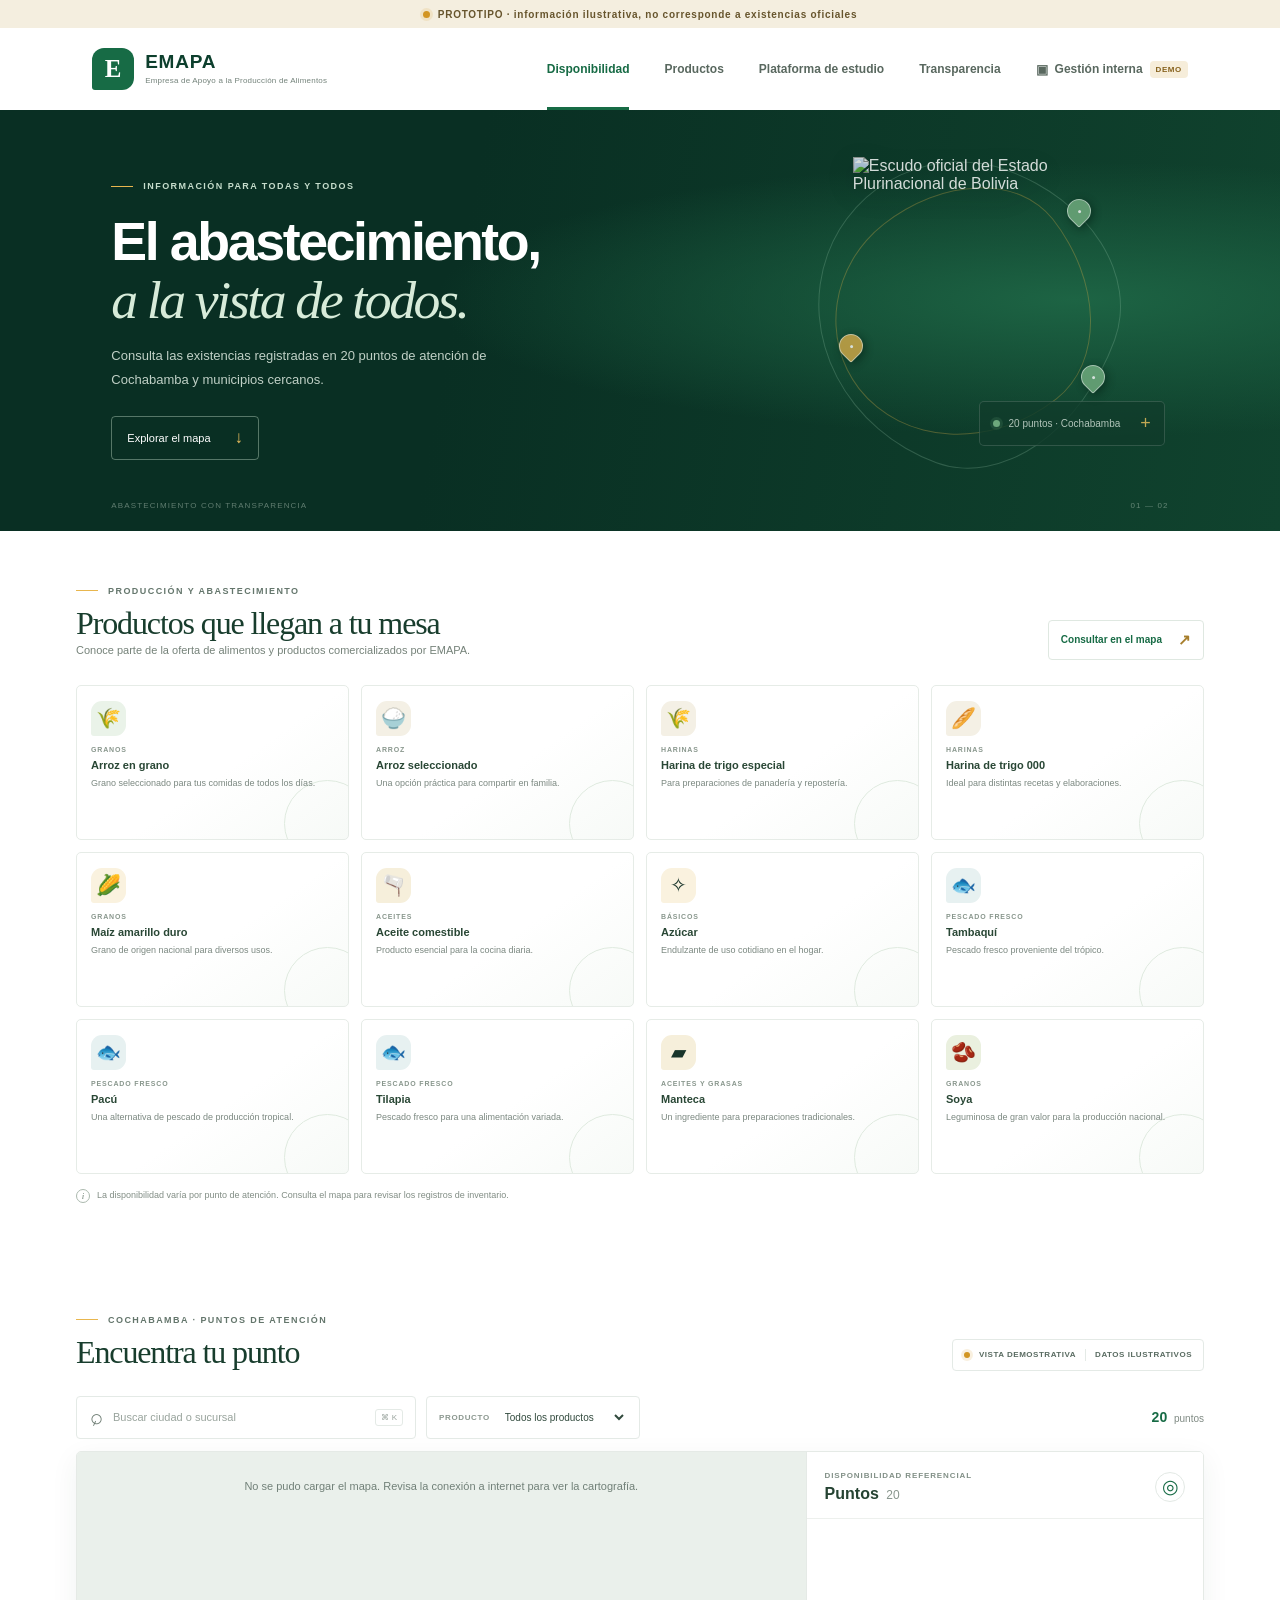
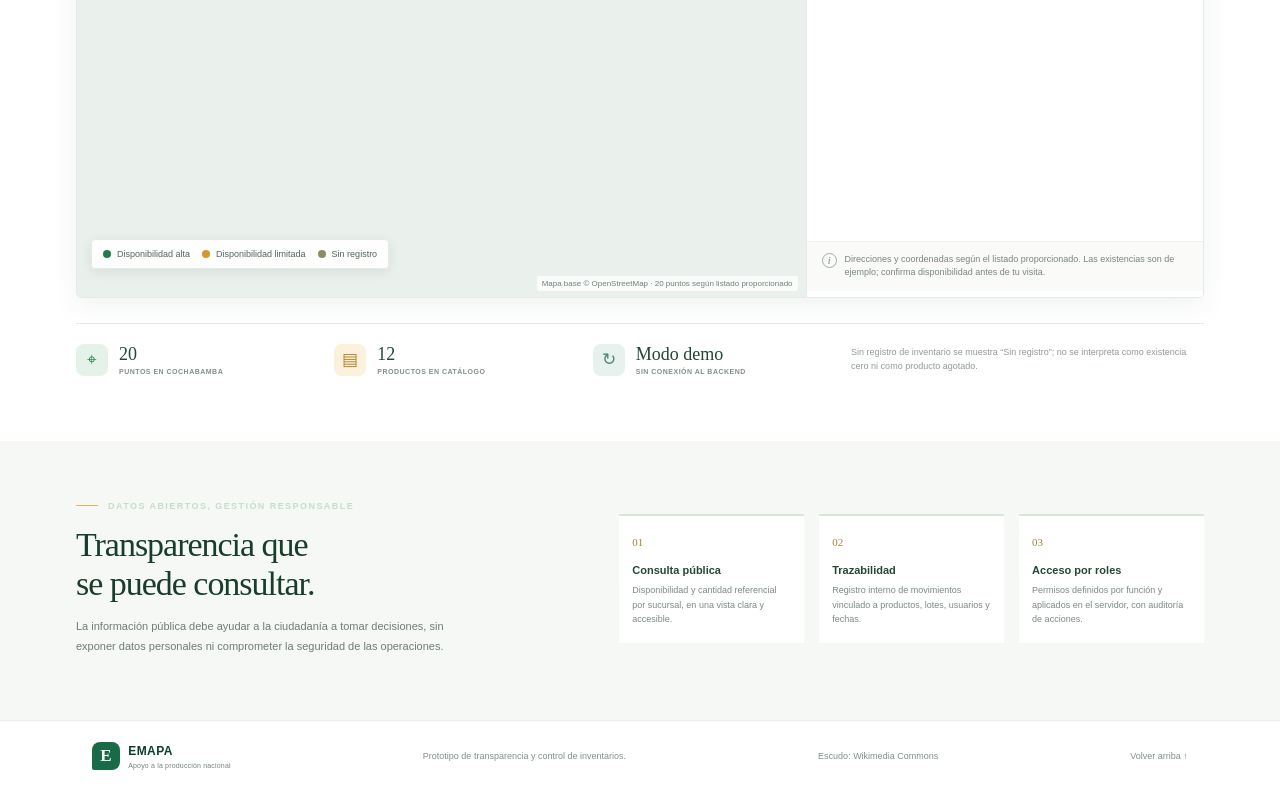
==== commit 4404e254: "Publicar plataforma de estudio interactiva Co-authored-by: Copilot <223556219+Copilot@users.noreply." ====
--- a/index.html
+++ b/index.html
@@ -26,6 +26,7 @@
 		<nav class="main-nav" id="main-nav" aria-label="Navegación principal">
 			<a class="nav-link active" href="#mapa">Disponibilidad</a>
 			<a class="nav-link" href="#productos">Productos</a>
+			<a class="nav-link" href="/study/">Plataforma de estudio</a>
 			<a class="nav-link" href="#como-funciona">Transparencia</a>
 				<button class="nav-link internal-link" id="internal-link" type="button"><span class="lock-icon" aria-hidden="true">▣</span> Gestión interna <span class="demo-tag">DEMO</span></button>
 		</nav>
@@ -153,11 +154,11 @@
 					<div class="card-heading"><div><span class="panel-overline">OPERACIÓN DE PRUEBA</span><h3>Registrar movimiento</h3></div><span class="demo-tag">SOLO DEMO</span></div>
 					<div class="role-row"><label for="role-select">Rol de demostración</label><select id="role-select"><option value="warehouse">Almacenero · registrar movimientos</option><option value="supervisor">Supervisor · registrar y revisar</option><option value="auditor">Auditor · solo lectura</option></select><span id="role-hint">Permiso de prueba: registro de entradas y salidas.</span></div>
 					<form id="movement-form">
-						<div class="form-grid"><label>Sucursal<select id="movement-branch" required></select></label><label>Producto<select id="movement-product" required></select></label><label>Tipo de movimiento<select id="movement-type" required><option value="ingreso">Ingreso</option><option value="salida">Salida</option></select></label><label>Cantidad (según unidad)<input id="movement-quantity" type="number" min="0.01" step="0.01" placeholder="Ej. 120" required></label><label class="full-field">Código del lote<input id="movement-lot" type="text" maxlength="64" placeholder="Ej. L-2026-001" required></label></div>
+						<div class="form-grid"><label>Sucursal<select id="movement-branch" required></select></label><label>Producto<select id="movement-product" required></select></label><label>Tipo de movimiento<select id="movement-type" required><option value="ingreso">Ingreso</option><option value="salida">Salida</option></select></label><label>Cantidad (según unidad)<input id="movement-quantity" type="number" min="0.01" step="0.01" placeholder="Ej. 120" required></label><label class="full-field">Código del lote<input id="movement-lot" type="text" maxlength="64" placeholder="Ej. L-2026-001" required></label><div class="sale-buyer-fields full-field" id="sale-buyer-fields" hidden><div class="sale-limit-notice" id="sale-limit-notice">Para controlar compras por reventa: máximo referencial <strong>10 unidades por producto al día</strong> y <strong>5 productos distintos por CI</strong>. Aplican todas las sucursales.</div><div class="buyer-inputs"><label>Nombre completo del comprador<input id="buyer-name" type="text" maxlength="100" autocomplete="off" placeholder="Nombre y apellido" required></label><label>CI del comprador<input id="buyer-document" type="text" maxlength="20" autocomplete="off" placeholder="Número de CI" required></label></div><small>El nombre y CI se guardan solo en la bitácora interna; no se muestran en el mapa público.</small></div></div>
 						<div class="form-actions"><button class="primary-button" type="submit" id="register-movement">Registrar movimiento <span aria-hidden="true">→</span></button><span class="form-footnote">Registro temporal local · sin persistencia</span></div>
 					</form>
 				</div>
-				<div class="ledger-card"><div class="card-heading"><div><span class="panel-overline">BITÁCORA DE ESTA SESIÓN</span><h3>Kardex de movimientos</h3></div><button id="clear-log" class="text-button" type="button">Limpiar demo</button></div><div class="table-wrap"><table><thead><tr><th>Fecha y hora</th><th>Sucursal / producto</th><th>Movimiento</th><th>Lote</th><th>Usuario demo</th></tr></thead><tbody id="ledger-body"></tbody></table></div><p class="empty-ledger" id="empty-ledger">Aún no hay movimientos en esta sesión.</p><div class="ledger-footer"><span><i class="status-dot"></i> Datos en memoria del navegador</span><span>El kardex oficial requiere almacenamiento seguro</span></div></div>
+				<div class="ledger-card"><div class="card-heading"><div><span class="panel-overline">BITÁCORA DE ESTA SESIÓN</span><h3>Kardex de movimientos</h3></div><button id="clear-log" class="text-button" type="button">Limpiar demo</button></div><div class="table-wrap"><table><thead><tr><th>Fecha y hora</th><th>Sucursal / producto</th><th>Movimiento</th><th>Lote</th><th>Comprador / CI</th><th>Usuario demo</th></tr></thead><tbody id="ledger-body"></tbody></table></div><p class="empty-ledger" id="empty-ledger">Aún no hay movimientos en esta sesión.</p><div class="ledger-footer"><span><i class="status-dot"></i> Datos en memoria del navegador</span><span>El kardex oficial requiere almacenamiento seguro</span></div></div>
 			</div>
 			<div class="compliance-note"><strong>Consideraciones para una implementación productiva</strong><span>Autenticación institucional · autorización en backend · base de datos transaccional · bitácora inalterable · respaldo y retención · políticas de publicación y revisión jurídica conforme a las Leyes N.º 1178 y N.º 2341.</span></div>
 		</section>
--- a/style.css
+++ b/style.css
@@ -176,6 +176,11 @@
 .form-grid label { display: flex; flex-direction: column; gap: 6px; color: #596b60; font-size: 9px; font-weight: 650; }
 .form-grid .full-field { grid-column: 1 / -1; }
 .form-grid input::placeholder { color: #a7b0aa; }
+.sale-buyer-fields { padding: 12px; border: 1px solid #eadfbf; border-radius: 4px; background: #fffaf0; }
+.sale-limit-notice { margin-bottom: 10px; color: #776337; font-size: 9px; line-height: 1.6; }
+.sale-limit-notice strong { color: #5d4b24; }
+.buyer-inputs { display: grid; grid-template-columns: 1fr 1fr; gap: 10px; }
+.sale-buyer-fields > small { display: block; margin-top: 8px; color: #899188; font-size: 8px; line-height: 1.5; }
 .form-actions { display: flex; align-items: center; flex-wrap: wrap; gap: 10px; margin-top: 17px; }
 .primary-button { display: inline-flex; align-items: center; gap: 15px; min-height: 37px; padding: 0 13px; border: 0; border-radius: 3px; background: var(--green); color: white; font-size: 10px; font-weight: 650; cursor: pointer; }
 .primary-button:hover:not(:disabled) { background: #105639; }.primary-button:disabled { background: #a5b2a9; cursor: not-allowed; }
@@ -222,6 +227,6 @@
 	.map-layout { grid-template-columns: 1fr; }.map-frame, #map { min-height: 330px; height: 330px; }.branch-panel { min-height: 0; border-top: 1px solid #e5eae6; border-left: 0; }.branch-list { max-height: 270px; }.panel-top { padding: 15px; }.branch-item { padding: 11px 15px; }.map-legend { bottom: 29px; left: 8px; gap: 8px; }.map-legend > span { font-size: 8px; }
 	.metrics-row { grid-template-columns: 1fr 1fr; gap: 18px 10px; }.metrics-disclaimer { grid-column: 1 / -1; }.metric { gap: 8px; }.metric div > span { font-size: 6px; }
 	.transparency-inner { grid-template-columns: 1fr; gap: 26px; padding-top: 42px; padding-bottom: 45px; }.transparency-copy h2 { font-size: 31px; }.principle-grid { gap: 8px; }.principle { padding: 13px 9px; }.principle h3 { font-size: 10px; }.principle p { font-size: 8px; }
-	.internal-section { padding-top: 39px; padding-bottom: 45px; }.internal-heading { align-items: flex-start; }.internal-actions { align-items: flex-end; flex-direction: column-reverse; gap: 8px; }.security-notice { padding: 11px; }.inventory-card, .ledger-card { padding: 15px; }.ledger-footer { flex-direction: column; }.login-card { padding: 26px 22px; }.site-footer { align-items: flex-start; flex-wrap: wrap; padding: 16px 20px; }.site-footer > p { order: 3; width: 100%; margin: 0; }.emblem-source { order: 4; }
+	.internal-section { padding-top: 39px; padding-bottom: 45px; }.internal-heading { align-items: flex-start; }.internal-actions { align-items: flex-end; flex-direction: column-reverse; gap: 8px; }.security-notice { padding: 11px; }.inventory-card, .ledger-card { padding: 15px; }.buyer-inputs { grid-template-columns: 1fr; }.ledger-footer { flex-direction: column; }.login-card { padding: 26px 22px; }.site-footer { align-items: flex-start; flex-wrap: wrap; padding: 16px 20px; }.site-footer > p { order: 3; width: 100%; margin: 0; }.emblem-source { order: 4; }
 }
 @media (prefers-reduced-motion: reduce) { *, *::before, *::after { scroll-behavior: auto !important; transition-duration: .01ms !important; } }
